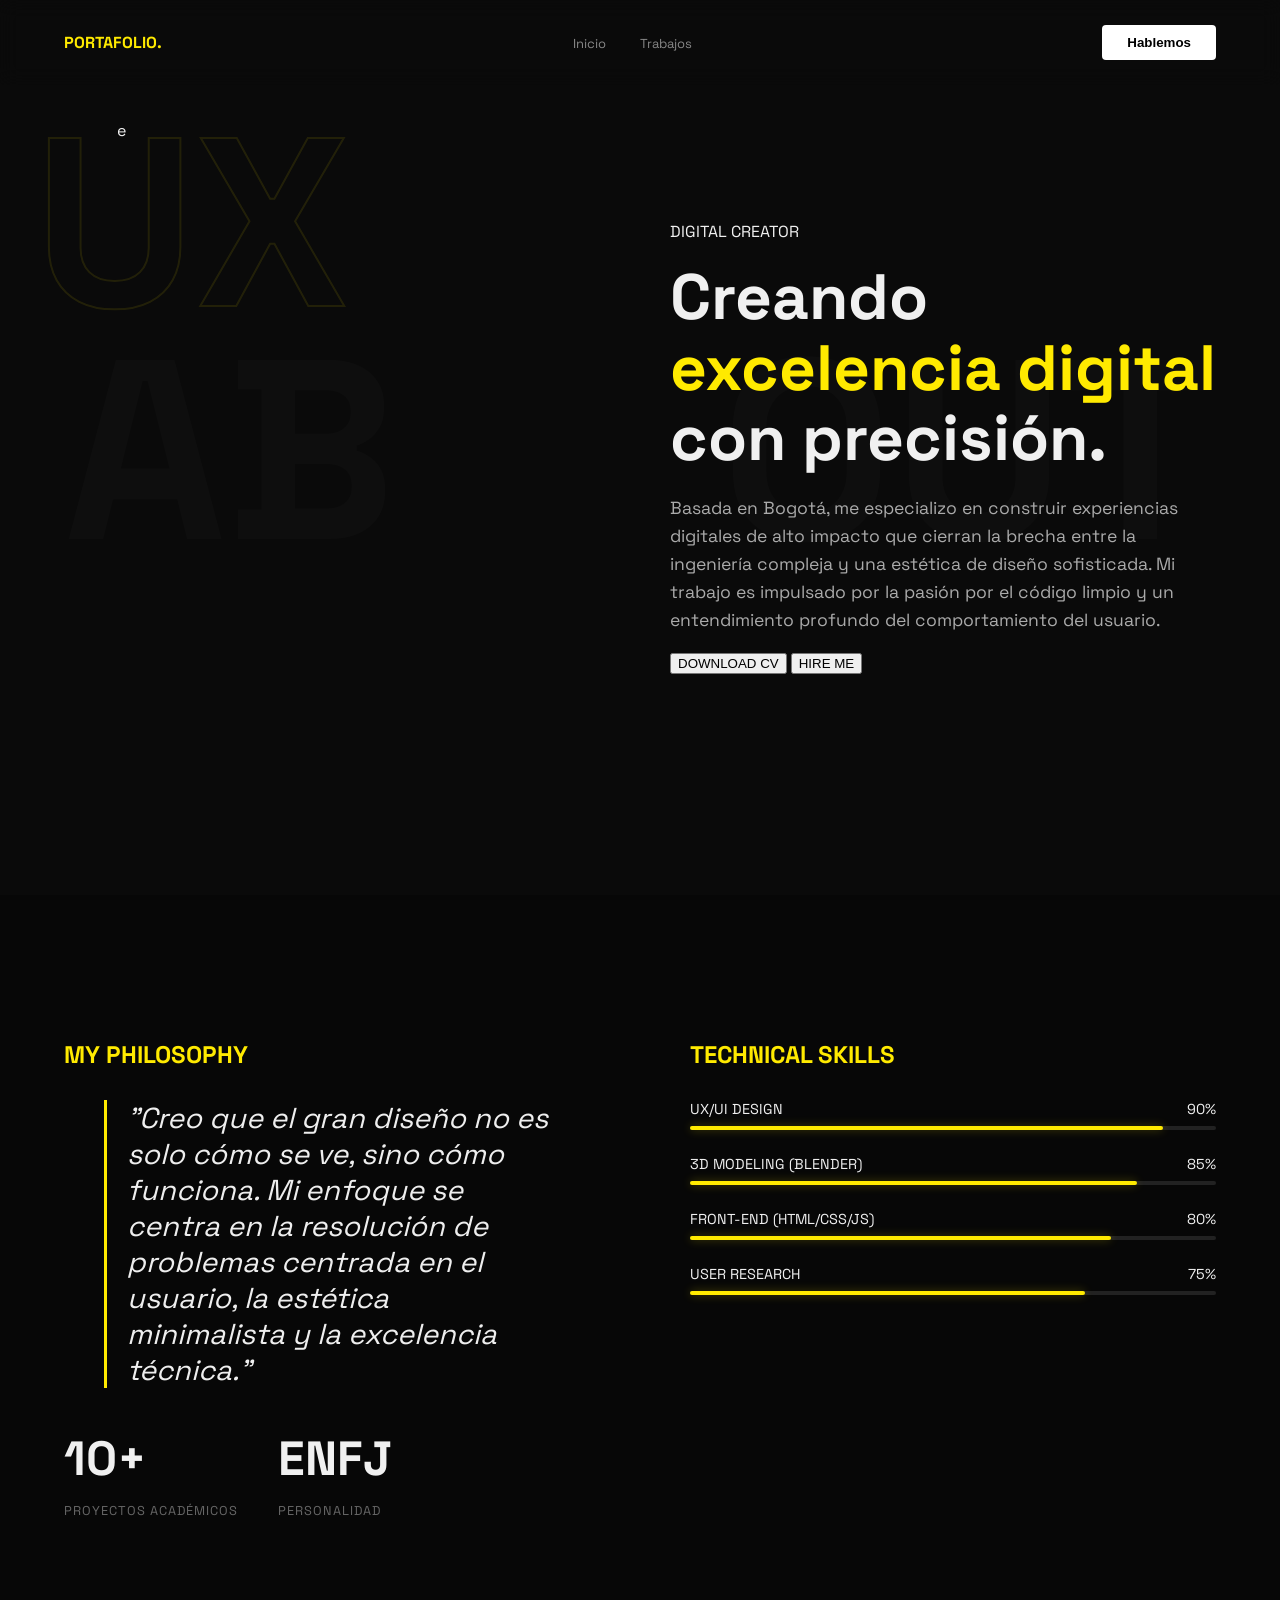
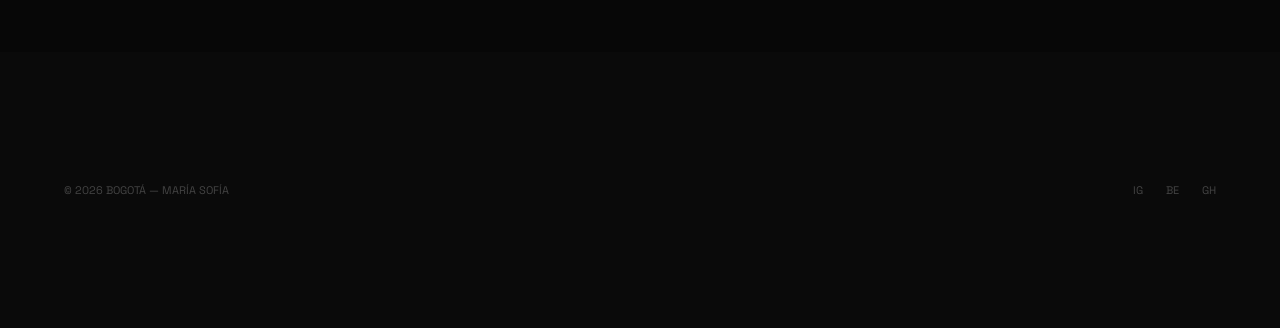
==== about.html @ f67c0fb4 "Extensión de About me" ====
<!DOCTYPE html>
<html lang="es">
    <head>
    <meta charset="UTF-8">
    <meta name="viewport" content="width=device-width, initial-scale=1.0">
    <title>Sobre Mí // María Sofía - Digital Creator</title>
    <link href="https://fonts.googleapis.com/css2?family=Space+Grotesk:wght@300;700&display=swap" rel="stylesheet">
    <link rel="stylesheet" href="style-about.css">
</head>
<body>

    <nav class="nav-bar">
        <div class="logo">Portafolio<span>.</span></div>
        <div class="nav-links">
            <a href="index.html">Inicio</a>
            <a href="index.html#portfolio">Trabajos</a>
        </div>
        <button class="btn-talk" onclick="location.href='index.html#contact'">Hablemos</button>
    </nav>

    <div class="bg-text-container">
        <span class="bg-char">AB</span>
        <span class="bg-char">OUT</span>
    </div>

    <main class="about-hero section-padding">
        <div class="section-container hero-flex">
            <div class="hero-visual">
                <div class="ux-outline">UX</div>
                <div class="image-mask">
                <img src="https://i.ibb.co/s9w2Qc7K/image.png" alt="image" border="0">
                </div>
            </div>
            
            <div class="hero-text-content">
                <span class="case-badge">DIGITAL CREATOR</span>
                <h1 class="display-title">Creando <span>excelencia digital</span> con precisión.</h1>
                <p class="description">Basada en Bogotá, me especializo en construir experiencias digitales de alto impacto que cierran la brecha entre la ingeniería compleja y una estética de diseño sofisticada. Mi trabajo es impulsado por la pasión por el código limpio y un entendimiento profundo del comportamiento del usuario.</p>
                
                <div class="cta-group">
                    <button class="btn-primary">DOWNLOAD CV</button>
                    <button class="btn-secondary" onclick="location.href='index.html#contact'">HIRE ME</button>
                </div>
            </div>
        </div>
    </main>

    <section class="skills-section section-padding bg-v-dark">
        <div class="section-container dual-grid">
            <div class="philosophy-content">
                <h3 class="section-subtitle">My Philosophy</h3>
                <blockquote class="main-quote">
                    "Creo que el gran diseño no es solo cómo se ve, sino cómo funciona. Mi enfoque se centra en la resolución de problemas centrada en el usuario, la estética minimalista y la excelencia técnica."
                </blockquote>
                
                <div class="stats-minimal">
                    <div class="stat-card">
                        <span class="stat-num">10+</span>
                        <p>Proyectos Académicos</p>
                    </div>
                    <div class="stat-card">
                        <span class="stat-num">ENFJ</span>
                        <p>Personalidad</p>
                    </div>
                </div>
            </div>

            <div class="skills-content">
                <h3 class="section-subtitle">Technical Skills</h3>
                
                <div class="skill-item">
                    <div class="skill-info"><span>UX/UI Design</span><span>90%</span></div>
                    <div class="skill-bar"><div class="skill-progress" style="width: 90%;"></div></div>
                </div>

                <div class="skill-item">
                    <div class="skill-info"><span>3D Modeling (Blender)</span><span>85%</span></div>
                    <div class="skill-bar"><div class="skill-progress" style="width: 85%;"></div></div>
                </div>

                <div class="skill-item">
                    <div class="skill-info"><span>Front-end (HTML/CSS/JS)</span><span>80%</span></div>
                    <div class="skill-bar"><div class="skill-progress" style="width: 80%;"></div></div>
                </div>

                <div class="skill-item">
                    <div class="skill-info"><span>User Research</span><span>75%</span></div>
                    <div class="skill-bar"><div class="skill-progress" style="width: 75%;"></div></div>
                </div>
            </div>
        </div>
    </section>

    <footer class="main-footer section-padding bg-darker">
        <div class="section-container footer-flex">
            <p>© 2026 BOGOTÁ — MARÍA SOFÍA</p>
            <div class="social-links">
                <a href="https://www.instagram.com/marso_studi0/">IG</a>
                <a href="https://www.behance.net/marasvleza">BE</a>
                <a href="https://github.com/Msvelez">GH</a>
            </div>
        </div>
    </footer>

</body>
</html>
---- style-about.css ----
:root {
    --accent-yellow: #ffea00;  
    --bg-dark: #0a0a0a;  
    --v-dark: #070707;
    --darker: #050505;
    --text-main: #f0f0f0;  
    --font-main: 'Space Grotesk', sans-serif; 
}

* { box-sizing: border-box; scroll-behavior: smooth; }
body { background: var(--bg-dark); color: var(--text-main); margin: 0; font-family: var(--font-main); overflow-x: hidden; }

.section-padding { padding: 120px 5%; }
.section-container { max-width: 1200px; margin: 0 auto; position: relative; }
.bg-v-dark { background-color: var(--v-dark); }

/* NAVEGACIÓN (Consistente con tu index) */
.nav-bar { display: flex; justify-content: space-between; align-items: center; padding: 25px 5%; position: fixed; width: 100%; z-index: 100; background: rgba(10,10,10,0.8); backdrop-filter: blur(10px); }
.logo { font-weight: 700; color: var(--accent-yellow); text-transform: uppercase; }
.nav-links a { text-decoration: none; color: #888; margin: 0 15px; font-size: 13px; transition: 0.3s; }
.nav-links a:hover { color: var(--accent-yellow); }
.btn-talk { background: white; border: none; padding: 10px 25px; border-radius: 4px; font-weight: 700; cursor: pointer; }

/* DECORACIÓN FONDO */
.bg-text-container { position: fixed; width: 100%; height: 100vh; display: flex; justify-content: space-between; align-items: center; padding: 0 5%; z-index: -1; pointer-events: none; }
.bg-char { font-size: 20vw; font-weight: 700; color: rgba(255, 255, 255, 0.02); }

/* HERO SECTION */
.hero-flex { display: grid; grid-template-columns: 1fr 1fr; gap: 60px; align-items: center; }
.hero-visual { position: relative; }
.ux-outline { position: absolute; font-size: 15rem; font-weight: 700; color: transparent; -webkit-text-stroke: 2px rgba(255, 234, 0, 0.1); top: -50px; left: -30px; z-index: 0; }
.image-mask { position: relative; z-index: 1; width: 100%; aspect-ratio: 1/1.2; clip-path: polygon(10% 0%, 100% 0%, 90% 100%, 0% 100%); overflow: hidden; }
.image-mask img { width: 100%; height: 100%; object-fit: cover; filter: grayscale(1); transition: 0.5s; }
.image-mask:hover img { filter: grayscale(0); }

.display-title { font-size: 4rem; line-height: 1.1; margin: 20px 0; }
.display-title span { color: var(--accent-yellow); }
.description { color: #aaa; line-height: 1.6; font-size: 1.1rem; }

/* SKILLS & PHILOSOPHY */
.dual-grid { display: grid; grid-template-columns: 1fr 1fr; gap: 100px; }
.section-subtitle { font-size: 1.5rem; text-transform: uppercase; margin-bottom: 30px; color: var(--accent-yellow); }
.main-quote { font-size: 1.8rem; font-style: italic; border-left: 3px solid var(--accent-yellow); padding-left: 20px; color: #eee; }

.stats-minimal { display: flex; gap: 40px; margin-top: 40px; }
.stat-num { font-size: 3rem; font-weight: 700; display: block; }
.stat-card p { font-size: 0.8rem; color: #666; text-transform: uppercase; letter-spacing: 1px; }

/* BARRAS DE PROGRESO */
.skill-item { margin-bottom: 25px; }
.skill-info { display: flex; justify-content: space-between; margin-bottom: 8px; font-size: 0.9rem; text-transform: uppercase; }
.skill-bar { height: 4px; background: #222; width: 100%; border-radius: 2px; }
.skill-progress { height: 100%; background: var(--accent-yellow); border-radius: 2px; box-shadow: 0 0 10px rgba(255, 234, 0, 0.3); }

/* FOOTER */
.footer-flex { display: flex; justify-content: space-between; align-items: center; color: #444; font-size: 11px; }
.social-links a { color: #444; text-decoration: none; margin-left: 20px; transition: 0.3s; }
.social-links a:hover { color: var(--accent-yellow); }
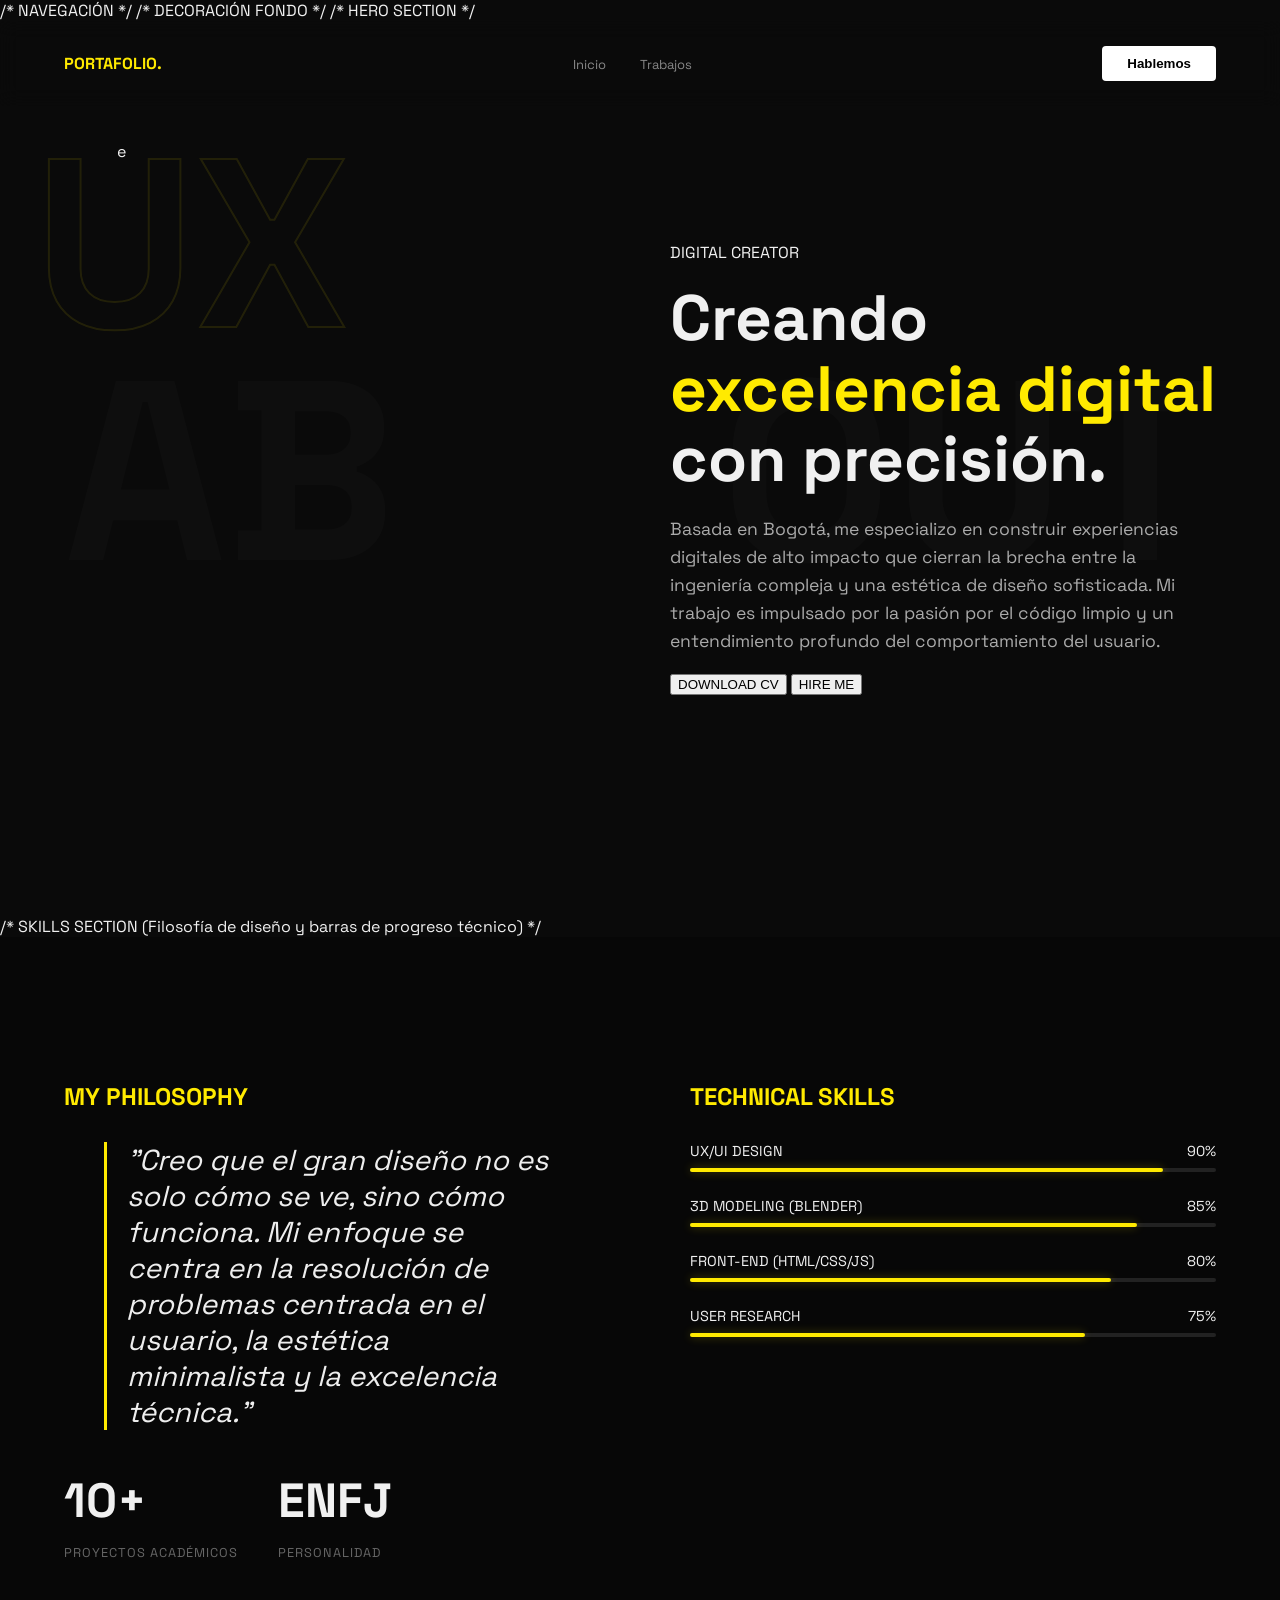
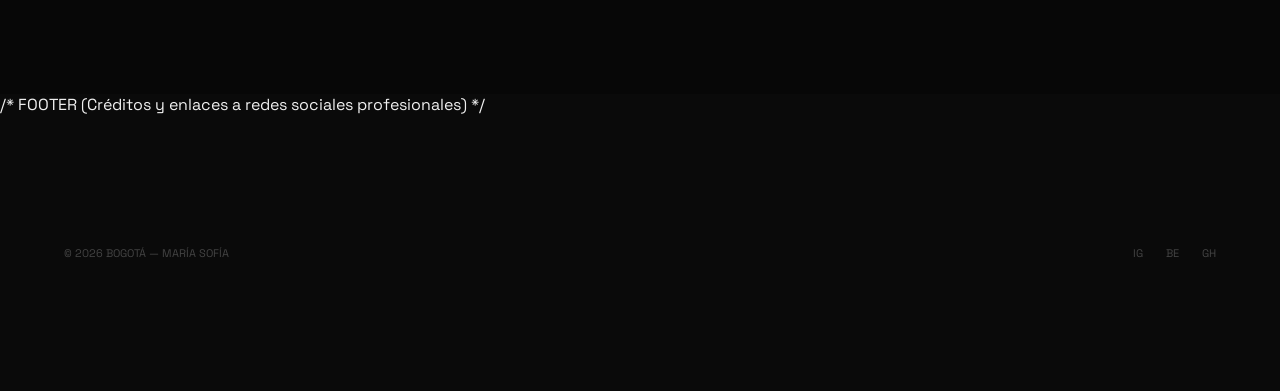
==== commit 9644a9dd: "Add viewport meta tag and enhance responsive styles across multiple pages" ====
--- a/about.html
+++ b/about.html
@@ -6,9 +6,11 @@
     <title>Sobre Mí // María Sofía - Digital Creator</title>
     <link href="https://fonts.googleapis.com/css2?family=Space+Grotesk:wght@300;700&display=swap" rel="stylesheet">
     <link rel="stylesheet" href="style-about.css">
+    <meta name="viewport" content="width=device-width, initial-scale=1.0">
 </head>
 <body>
 
+    /* NAVEGACIÓN */
     <nav class="nav-bar">
         <div class="logo">Portafolio<span>.</span></div>
         <div class="nav-links">
@@ -18,11 +20,13 @@
         <button class="btn-talk" onclick="location.href='index.html#contact'">Hablemos</button>
     </nav>
 
+    /* DECORACIÓN FONDO */
     <div class="bg-text-container">
         <span class="bg-char">AB</span>
         <span class="bg-char">OUT</span>
     </div>
 
+    /* HERO SECTION */
     <main class="about-hero section-padding">
         <div class="section-container hero-flex">
             <div class="hero-visual">
@@ -45,6 +49,7 @@
         </div>
     </main>
 
+    /* SKILLS SECTION (Filosofía de diseño y barras de progreso técnico) */
     <section class="skills-section section-padding bg-v-dark">
         <div class="section-container dual-grid">
             <div class="philosophy-content">
@@ -91,6 +96,7 @@
         </div>
     </section>
 
+    /* FOOTER (Créditos y enlaces a redes sociales profesionales) */
     <footer class="main-footer section-padding bg-darker">
         <div class="section-container footer-flex">
             <p>© 2026 BOGOTÁ — MARÍA SOFÍA</p>
--- a/style-about.css
+++ b/style-about.css
@@ -1,3 +1,4 @@
+
 :root {
     --accent-yellow: #ffea00;  
     --bg-dark: #0a0a0a;  
@@ -7,52 +8,307 @@
     --font-main: 'Space Grotesk', sans-serif; 
 }
 
-* { box-sizing: border-box; scroll-behavior: smooth; }
-body { background: var(--bg-dark); color: var(--text-main); margin: 0; font-family: var(--font-main); overflow-x: hidden; }
-
-.section-padding { padding: 120px 5%; }
-.section-container { max-width: 1200px; margin: 0 auto; position: relative; }
-.bg-v-dark { background-color: var(--v-dark); }
+* { 
+    box-sizing: border-box; 
+    scroll-behavior: smooth; }
+
+body { 
+    background: var(--bg-dark); 
+    color: var(--text-main); 
+    margin: 0; 
+    font-family: var(--font-main); 
+    overflow-x: hidden;
+ }
+
+.section-padding { 
+    padding: 120px 5%; 
+}
+
+.section-container { 
+    max-width: 1200px; 
+    margin: 0 auto; 
+    position: relative; 
+}
+
+.bg-v-dark { 
+    background-color: var(--v-dark); 
+}
 
 /* NAVEGACIÓN (Consistente con tu index) */
-.nav-bar { display: flex; justify-content: space-between; align-items: center; padding: 25px 5%; position: fixed; width: 100%; z-index: 100; background: rgba(10,10,10,0.8); backdrop-filter: blur(10px); }
-.logo { font-weight: 700; color: var(--accent-yellow); text-transform: uppercase; }
-.nav-links a { text-decoration: none; color: #888; margin: 0 15px; font-size: 13px; transition: 0.3s; }
-.nav-links a:hover { color: var(--accent-yellow); }
-.btn-talk { background: white; border: none; padding: 10px 25px; border-radius: 4px; font-weight: 700; cursor: pointer; }
+.nav-bar { 
+    display: flex; 
+    justify-content: space-between; 
+    align-items: center; 
+    padding: 25px 5%; 
+    position: fixed; 
+    width: 100%; 
+    z-index: 100; 
+    background: rgba(10,10,10,0.8); 
+    backdrop-filter: blur(10px); }
+
+.logo { 
+    font-weight: 700; 
+    color: var(--accent-yellow); 
+    text-transform: uppercase; }
+
+.nav-links a { 
+    text-decoration: none; 
+    color: #888; 
+    margin: 0 15px; 
+    font-size: 13px; 
+    transition: 0.3s; 
+}
+
+.nav-links a:hover { 
+    color: var(--accent-yellow); 
+}
+
+.btn-talk { 
+    background: white; 
+    border: none; 
+    padding: 10px 25px; 
+    border-radius: 4px; 
+    font-weight: 700; 
+    cursor: pointer; 
+}
 
 /* DECORACIÓN FONDO */
-.bg-text-container { position: fixed; width: 100%; height: 100vh; display: flex; justify-content: space-between; align-items: center; padding: 0 5%; z-index: -1; pointer-events: none; }
-.bg-char { font-size: 20vw; font-weight: 700; color: rgba(255, 255, 255, 0.02); }
+.bg-text-container { 
+    position: fixed; 
+    width: 100%; 
+    height: 100vh; 
+    display: flex; 
+    justify-content: space-between; 
+    align-items: center; 
+    padding: 0 5%; 
+    z-index: -1; 
+    pointer-events: none; 
+}
+
+.bg-char { 
+    font-size: 20vw; 
+    font-weight: 700; 
+    color: rgba(255, 255, 255, 0.02);
+ }
 
 /* HERO SECTION */
-.hero-flex { display: grid; grid-template-columns: 1fr 1fr; gap: 60px; align-items: center; }
-.hero-visual { position: relative; }
-.ux-outline { position: absolute; font-size: 15rem; font-weight: 700; color: transparent; -webkit-text-stroke: 2px rgba(255, 234, 0, 0.1); top: -50px; left: -30px; z-index: 0; }
-.image-mask { position: relative; z-index: 1; width: 100%; aspect-ratio: 1/1.2; clip-path: polygon(10% 0%, 100% 0%, 90% 100%, 0% 100%); overflow: hidden; }
-.image-mask img { width: 100%; height: 100%; object-fit: cover; filter: grayscale(1); transition: 0.5s; }
-.image-mask:hover img { filter: grayscale(0); }
-
-.display-title { font-size: 4rem; line-height: 1.1; margin: 20px 0; }
-.display-title span { color: var(--accent-yellow); }
-.description { color: #aaa; line-height: 1.6; font-size: 1.1rem; }
+.hero-flex { 
+    display: grid; 
+    grid-template-columns: 1fr 1fr; 
+    gap: 60px; 
+    align-items: center; 
+}
+
+.hero-visual { 
+    position: relative;
+ }
+.ux-outline { 
+    position: absolute; 
+    font-size: 15rem; 
+    font-weight: 700; 
+    color: transparent; 
+    -webkit-text-stroke: 2px rgba(255, 234, 0, 0.1); 
+    top: -50px; 
+    left: -30px; 
+    z-index: 0; 
+}
+
+.image-mask { 
+    position: relative; 
+    z-index: 1; 
+    width: 100%; 
+    aspect-ratio: 1/1.2; 
+    clip-path: polygon(10% 0%, 100% 0%, 90% 100%, 0% 100%); 
+    overflow: hidden; 
+}
+
+.image-mask img { 
+    width: 100%; 
+    height: 100%; 
+    object-fit: cover; 
+    filter: grayscale(1); 
+    transition: 0.5s; 
+}
+
+.image-mask:hover img { 
+    filter: grayscale(0); 
+}
+
+.display-title { 
+    font-size: 4rem; 
+    line-height: 1.1; 
+    margin: 20px 0; 
+}
+
+
+.display-title span { 
+    color: var(--accent-yellow);
+ }
+
+.description { 
+    color: #aaa; 
+    line-height: 1.6; 
+    font-size: 1.1rem; 
+}
 
 /* SKILLS & PHILOSOPHY */
-.dual-grid { display: grid; grid-template-columns: 1fr 1fr; gap: 100px; }
-.section-subtitle { font-size: 1.5rem; text-transform: uppercase; margin-bottom: 30px; color: var(--accent-yellow); }
-.main-quote { font-size: 1.8rem; font-style: italic; border-left: 3px solid var(--accent-yellow); padding-left: 20px; color: #eee; }
-
-.stats-minimal { display: flex; gap: 40px; margin-top: 40px; }
-.stat-num { font-size: 3rem; font-weight: 700; display: block; }
-.stat-card p { font-size: 0.8rem; color: #666; text-transform: uppercase; letter-spacing: 1px; }
+.dual-grid { 
+    display: grid; 
+    grid-template-columns: 1fr 1fr; 
+    gap: 100px; 
+}
+
+.section-subtitle { 
+    font-size: 1.5rem; 
+    text-transform: uppercase; 
+    margin-bottom: 30px; 
+    color: var(--accent-yellow); 
+}
+.main-quote { 
+    font-size: 1.8rem; 
+    font-style: italic; 
+    border-left: 3px solid var(--accent-yellow); 
+    padding-left: 20px; 
+    color: #eee; 
+}
+
+.stats-minimal { 
+    display: flex; 
+    gap: 40px; 
+    margin-top: 40px; 
+}
+.stat-num { 
+    font-size: 3rem; 
+    font-weight: 700; 
+    display: block; 
+}
+.stat-card p { 
+    font-size: 0.8rem; 
+    color: #666; 
+    text-transform: uppercase; 
+    letter-spacing: 1px; 
+}
 
 /* BARRAS DE PROGRESO */
-.skill-item { margin-bottom: 25px; }
-.skill-info { display: flex; justify-content: space-between; margin-bottom: 8px; font-size: 0.9rem; text-transform: uppercase; }
-.skill-bar { height: 4px; background: #222; width: 100%; border-radius: 2px; }
-.skill-progress { height: 100%; background: var(--accent-yellow); border-radius: 2px; box-shadow: 0 0 10px rgba(255, 234, 0, 0.3); }
+.skill-item { 
+    margin-bottom: 25px; 
+}
+
+.skill-info { 
+    display: flex; 
+    justify-content: space-between; 
+    margin-bottom: 8px; 
+    font-size: 0.9rem; 
+    text-transform: uppercase; 
+}
+.skill-bar { 
+    height: 4px; 
+    background: #222; 
+    width: 100%; 
+    border-radius: 2px; 
+}
+.skill-progress { 
+    height: 100%; 
+    background: var(--accent-yellow); 
+    border-radius: 2px; 
+    box-shadow: 0 0 10px rgba(255, 234, 0, 0.3); 
+}
 
 /* FOOTER */
-.footer-flex { display: flex; justify-content: space-between; align-items: center; color: #444; font-size: 11px; }
-.social-links a { color: #444; text-decoration: none; margin-left: 20px; transition: 0.3s; }
-.social-links a:hover { color: var(--accent-yellow); }+.footer-flex { 
+    display: flex; 
+    justify-content: space-between; 
+    align-items: center; 
+    color: #444; 
+    font-size: 11px; 
+}
+.social-links a { 
+    color: #444; 
+    text-decoration: none; 
+    margin-left: 20px; 
+    transition: 0.3s; 
+
+}
+
+.social-links a:hover { 
+    color: var(--accent-yellow); 
+}
+
+/*RESPONSIVE (ABOUT ME)*/
+
+@media (max-width: 768px) {
+    /* 1. CONTENEDOR PRINCIPAL */
+    .about-container, .philosophy-skills-grid, .stats-row {
+        display: flex !important;
+        flex-direction: column !important;
+        align-items: center !important;
+        text-align: center !important;
+        padding: 60px 20px !important;
+        width: 100% !important;
+        gap: 40px !important;
+    }
+
+    /* 2. IMAGEN DE PERFIL (MÁSCARA) */
+    .about-image, .hero-mask-container {
+        position: relative !important;
+        width: 250px !important;
+        height: 250px !important;
+        margin: 0 auto 20px auto !important;
+        inset: auto !important;
+        transform: none !important;
+    }
+
+    /* 3. TEXTOS*/
+    .about-text, .philosophy-box, .skills-box {
+        width: 100% !important;
+        max-width: 100% !important;
+        padding: 0 !important;
+        text-align: left !important; /* Mantenemos lectura natural */
+    }
+
+    /* 4. FILOSOFÍA*/
+    .philosophy-box blockquote {
+        font-size: 1.4rem !important;
+        line-height: 1.5 !important;
+        border-left: 3px solid #f7e300 !important;
+        padding-left: 20px !important;
+        margin: 20px 0 !important;
+    }
+
+    /* 5. SKILLS*/
+    .skills-list {
+        display: flex !important;
+        flex-direction: column !important;
+        gap: 15px !important;
+        width: 100% !important;
+    }
+
+    .skills-list-item {
+        font-size: 1.1rem !important;
+        padding: 12px 0 !important;
+        border-bottom: 1px solid rgba(255, 255, 255, 0.1) !important;
+        width: 100% !important;
+    }
+
+    /* 6. NÚMEROS / IMPACTO: */
+    .stat-item {
+        width: 100% !important;
+        border-left: none !important;
+        border-top: 2px solid #f7e300 !important;
+        padding-top: 20px !important;
+        margin-bottom: 20px !important;
+    }
+
+    /* 7. BOTONES Y NAVEGACIÓN */
+    .nav-bar {
+        flex-direction: column !important;
+        height: auto !important;
+        padding: 15px !important;
+    }
+
+    .btn-yellow, .btn-outline {
+        width: 100% !important;
+        text-align: center !important;
+        margin: 10px 0 !important;
+    }
+}
